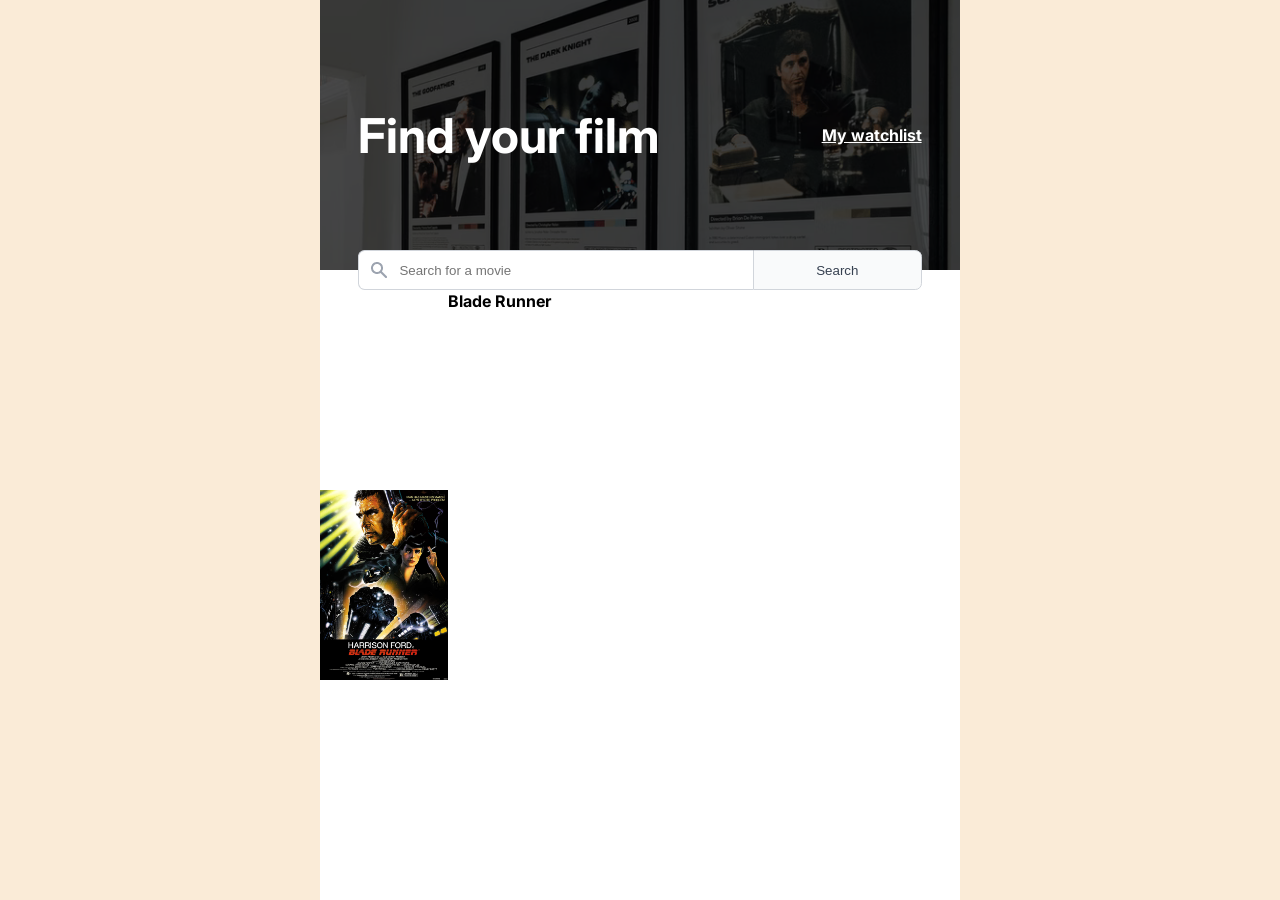
==== index.html @ 1eb0070c "Starting to add movie content" ====
<!DOCTYPE html>
<html>
    <head>
        <link rel="stylesheet" href="index.css">
        <meta charset="UTF-8">
        <meta name="viewport" content="width=device-width, initial-scale=1.0">
        <link rel="preconnect" href="https://fonts.googleapis.com">
        <link rel="preconnect" href="https://fonts.gstatic.com" crossorigin>
        <link href="https://fonts.googleapis.com/css2?family=Inter:ital,opsz,wght@0,14..32,100..900;1,14..32,100..900&display=swap" rel="stylesheet">
    </head>
    <body>
        <header class="flex container center">
            <h1>Find your film</h1>
            <a href="watchlist.html">My watchlist</a>
        </header>

        <form class="flex container">
            <input type="search" placeholder="Search for a movie">
            <button type="submit">Search</button>
        </form>

        <!-- <main class="flex container center empty">
            <img src="./images/film-icon.png">
            <h2>Start Exploring</h2>
        </main> -->

        <main class="flex container">
            <img id="movie-poster" src="./images/blade-runner-ex.png">
            <h4>Blade Runner</h4>
        </main>

        <script src="index.js"></script>
    </body>
</html>
---- index.css ----
body {
    margin: 0;
    font-family: "Inter", sans-serif ;
    background-color: antiquewhite;
}

h1 {
    font-size: 3rem;
    margin-left: 6%;
}

h2 {
    font-size: 1.3rem;
    text-align: center;
    color: #DFDDDD;
    margin-top: .5em;
}

h3 {
    color: #363636;
    font-size: 1rem;
}

h4 {

}

a {
    font-size: 1rem;
    font-weight: 700;
    margin-right: 6%;
    color: white;
}

a:hover {
    text-decoration: underline;
    cursor: pointer;
}

header {
    height: 30vh;
    background-image:  linear-gradient(rgba(0, 0, 0, 0.7), rgba(0, 0, 0, 0.7)), url(./images/header.png);
    background-size: cover;
    background-position: 0 -200px;
    color: white;
    justify-content: space-between;
}

form {
    position: relative;
    z-index: 10;
    transform: translateY(-20px);
}

input {
    margin-left: 6%;
    width: 70%;
    height: 3em;
    border: #D1D5DB 1px solid;
    border-right: none;
    border-radius: .5em 0 0 .5em;
    background-image: url(./images/search-icon.png);
    background-repeat: no-repeat;
    background-position: left .75em center;
    background-size: 1.5em;
    padding-left: 3em;
    color: #6B7280;
}

button {
    margin-right: 6%;
    width: 30%;
    height: 3em;
    border: #D1D5DB 1px solid;
    border-radius: 0 .5em .5em 0;
    background-color: #F9FAFB;
    color: #374151;
}

button:hover {
    cursor: pointer;
}

.container {
    max-width: 640px;
    margin-left: auto;
    margin-right: auto;
}

.center {
    align-items: center;
}

.flex {
    display: flex;
}

main {
    background-color: white;
    min-height: 70vh;
    margin-top: -40px;
}

.empty {
    justify-content: center;
    flex-direction: column;
}

img {
    object-fit: none;
}

main div {
    display: flex;
    align-items: center;
    gap: 0.5em;
}

#movie-poster {
    max-width: 20%;
    height: auto;
    object-fit: contain;
}
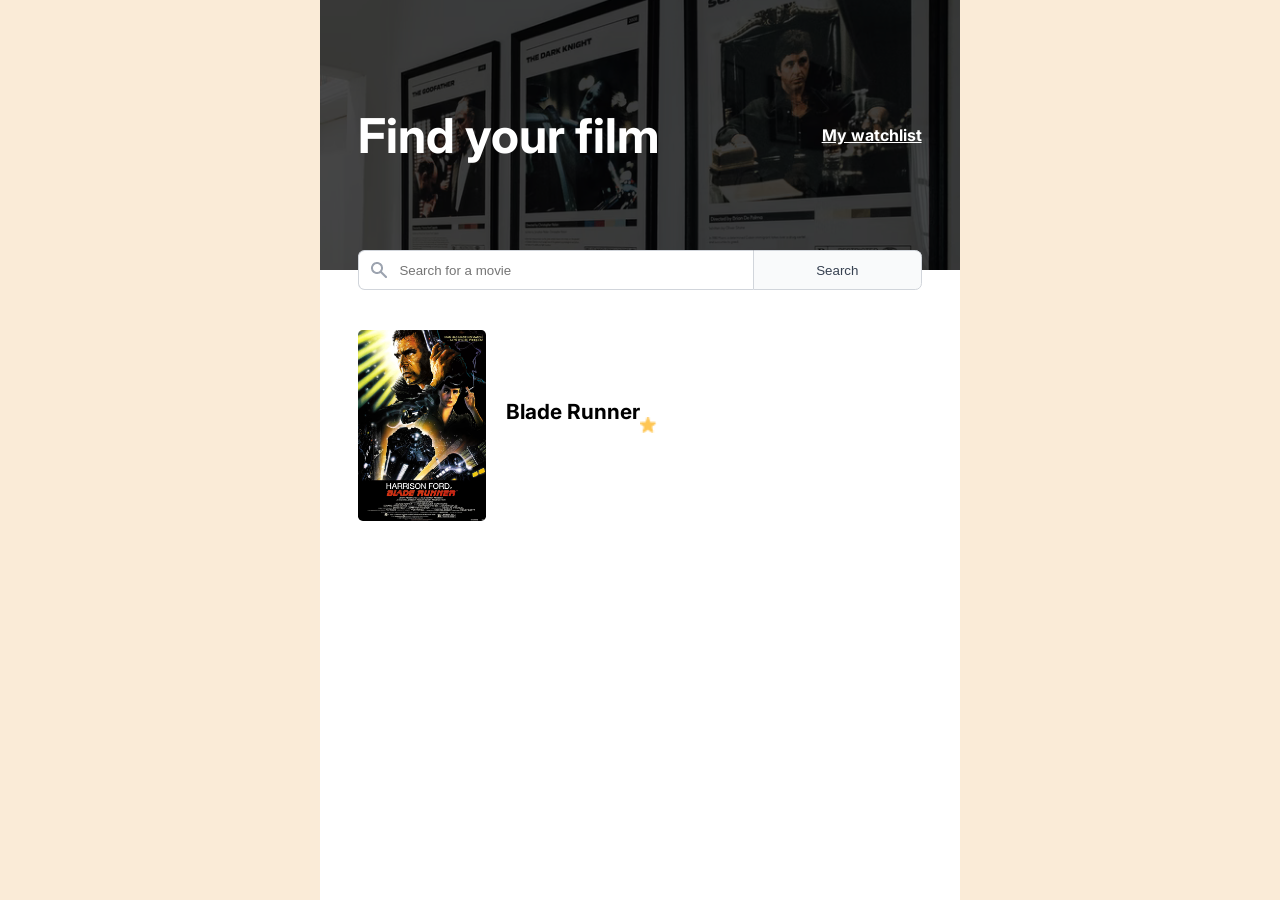
==== commit db60a18d: "More film information Adding more CSS to the film description. No JS yet." ====
--- a/index.html
+++ b/index.html
@@ -24,9 +24,14 @@
             <h2>Start Exploring</h2>
         </main> -->
 
-        <main class="flex container">
-            <img id="movie-poster" src="./images/blade-runner-ex.png">
-            <h4>Blade Runner</h4>
+        <main class="container">
+            <div class=" flex film-card">
+                <img id="movie-poster" src="./images/blade-runner-ex.png">
+                <div class="flex film-desc">
+                    <h4>Blade Runner</h4>
+                    <img class="contain" src="./images/star-rating.png">
+                </div>
+            </div>
         </main>
 
         <script src="index.js"></script>
--- a/index.css
+++ b/index.css
@@ -22,7 +22,9 @@
 }
 
 h4 {
-
+    font-size: 1.3rem;
+    color: #000000;
+    margin-top: 0;
 }
 
 a {
@@ -85,6 +87,7 @@
     max-width: 640px;
     margin-left: auto;
     margin-right: auto;
+    box-sizing: border-box;
 }
 
 .center {
@@ -99,26 +102,38 @@
     background-color: white;
     min-height: 70vh;
     margin-top: -40px;
+    padding-top: 60px;
 }
 
 .empty {
     justify-content: center;
     flex-direction: column;
-}
+}s
 
 img {
     object-fit: none;
 }
 
-main div {
-    display: flex;
+.film-card {
+
+}
+
+.film-desc {
     align-items: center;
-    gap: 0.5em;
 }
 
 #movie-poster {
     max-width: 20%;
     height: auto;
     object-fit: contain;
+    margin-left: 6%;
+    margin-right: 3%;
+    border-radius: .3em;
 }
 
+.contain {
+    width: auto;
+    height: 1em;
+}
+
+
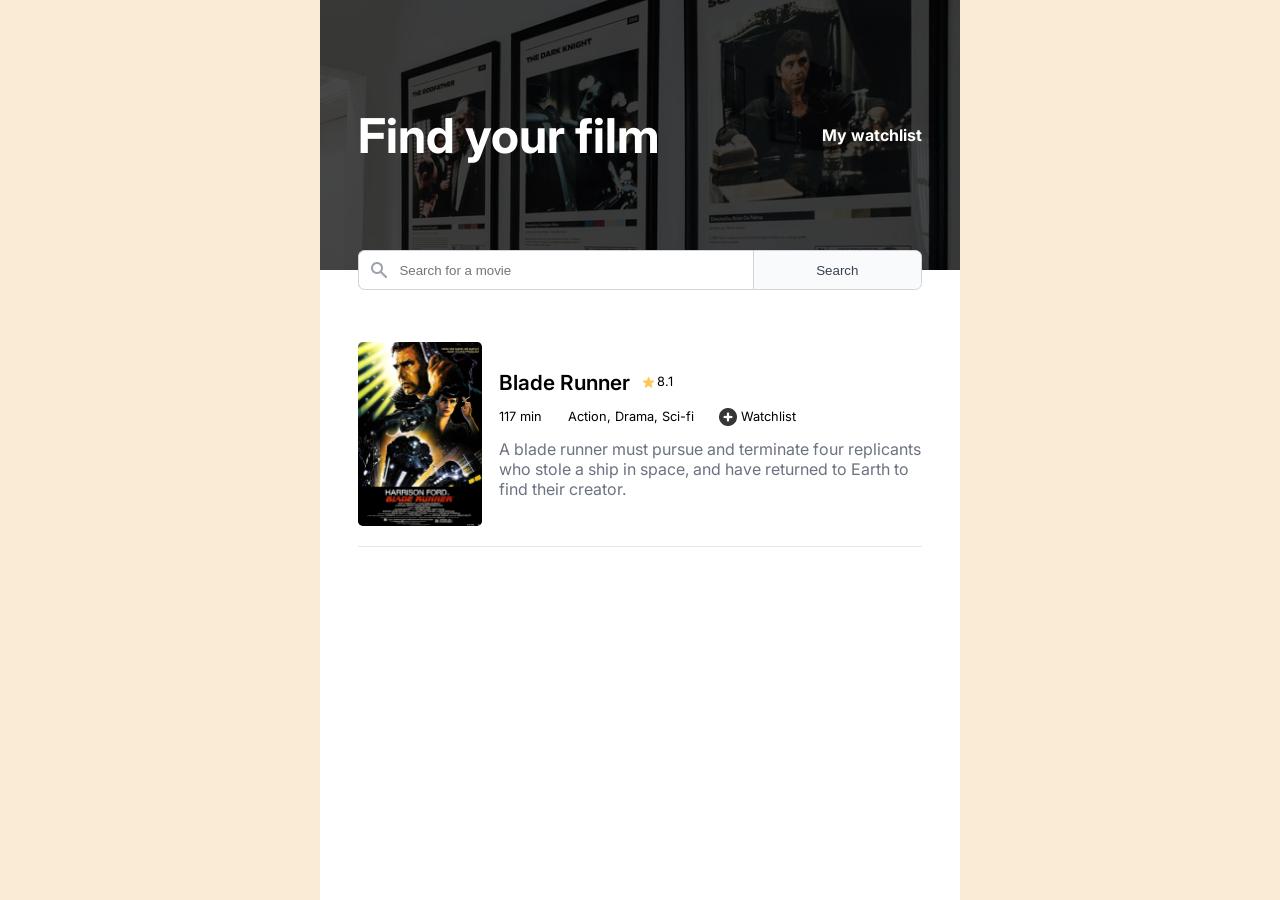
==== commit e40edc46: "Finish Movie Card Finished writing the html and CSS for an individual movie card." ====
--- a/index.html
+++ b/index.html
@@ -19,7 +19,7 @@
             <button type="submit">Search</button>
         </form>
 
-        <!-- <main class="flex container center empty">
+        <!-- <main class="flex vertical container center vertical-center">
             <img src="./images/film-icon.png">
             <h2>Start Exploring</h2>
         </main> -->
@@ -27,9 +27,23 @@
         <main class="container">
             <div class=" flex film-card">
                 <img id="movie-poster" src="./images/blade-runner-ex.png">
-                <div class="flex film-desc">
-                    <h4>Blade Runner</h4>
-                    <img class="contain" src="./images/star-rating.png">
+                <div class="flex vertical vertical-center gap">
+                    <div class="flex film-title">
+                        <h4>Blade Runner</h4>
+                        <div class="flex">
+                            <img class="contain" src="./images/star-rating.png">
+                            <p class="small-text">8.1</p>
+                        </div>
+                    </div>
+                    <div class="flex gap center">
+                        <p class="small-text">117 min</p>
+                        <p class="small-text">Action, Drama, Sci-fi</p>
+                        <div class="flex small-gap center hover">
+                            <img src="./images/add-icon.png">
+                            <p class="small-text">Watchlist</p>
+                        </div>
+                    </div>
+                    <p class="film-desc">A blade runner must pursue and terminate four replicants who stole a ship in space, and have returned to Earth to find their creator.</p>
                 </div>
             </div>
         </main>
--- a/index.css
+++ b/index.css
@@ -2,6 +2,10 @@
     margin: 0;
     font-family: "Inter", sans-serif ;
     background-color: antiquewhite;
+}
+
+h1, h2, h3, h4, p, a {
+    margin: 0;
 }
 
 h1 {
@@ -24,7 +28,13 @@
 h4 {
     font-size: 1.3rem;
     color: #000000;
-    margin-top: 0;
+    margin: 0;
+    font-weight: 600;
+}
+
+P {
+    font-size: 1rem;
+    color: #6B7280;
 }
 
 a {
@@ -32,10 +42,15 @@
     font-weight: 700;
     margin-right: 6%;
     color: white;
+    text-decoration: none;
 }
 
 a:hover {
+    cursor: pointer;
     text-decoration: underline;
+}
+
+.hover:hover {
     cursor: pointer;
 }
 
@@ -98,35 +113,42 @@
     display: flex;
 }
 
+.vertical {
+    flex-direction: column;
+}
+
 main {
     background-color: white;
     min-height: 70vh;
     margin-top: -40px;
-    padding-top: 60px;
+    padding-top: 40px;
 }
 
-.empty {
+.vertical-center {
     justify-content: center;
-    flex-direction: column;
-}s
+}
 
 img {
     object-fit: none;
 }
 
 .film-card {
-
+    border-bottom: 1.5px solid #E5E7EB;
+    margin-left: 6%;
+    margin-right: 6%;
+    padding-bottom: 3%;
+    padding-top: 5%;
 }
 
-.film-desc {
+.film-title {
     align-items: center;
+    gap: .6em;
 }
 
 #movie-poster {
-    max-width: 20%;
+    max-width: 22%;
     height: auto;
     object-fit: contain;
-    margin-left: 6%;
     margin-right: 3%;
     border-radius: .3em;
 }
@@ -136,4 +158,30 @@
     height: 1em;
 }
 
+.small-text {
+    font-size: .8rem;
+    color: #000000;
+    margin-right: 1em;
+}
 
+.rating {
+    margin-left: -.5em;
+}
+
+.gap {
+    gap: .8em;
+}
+
+.small-gap {
+    gap: .2em;
+}
+
+.film-desc {
+    display: -webkit-box;
+    -webkit-box-orient: vertical;
+    -webkit-line-clamp: 3;
+    line-clamp: 3;
+    overflow: hidden;
+}
+
+
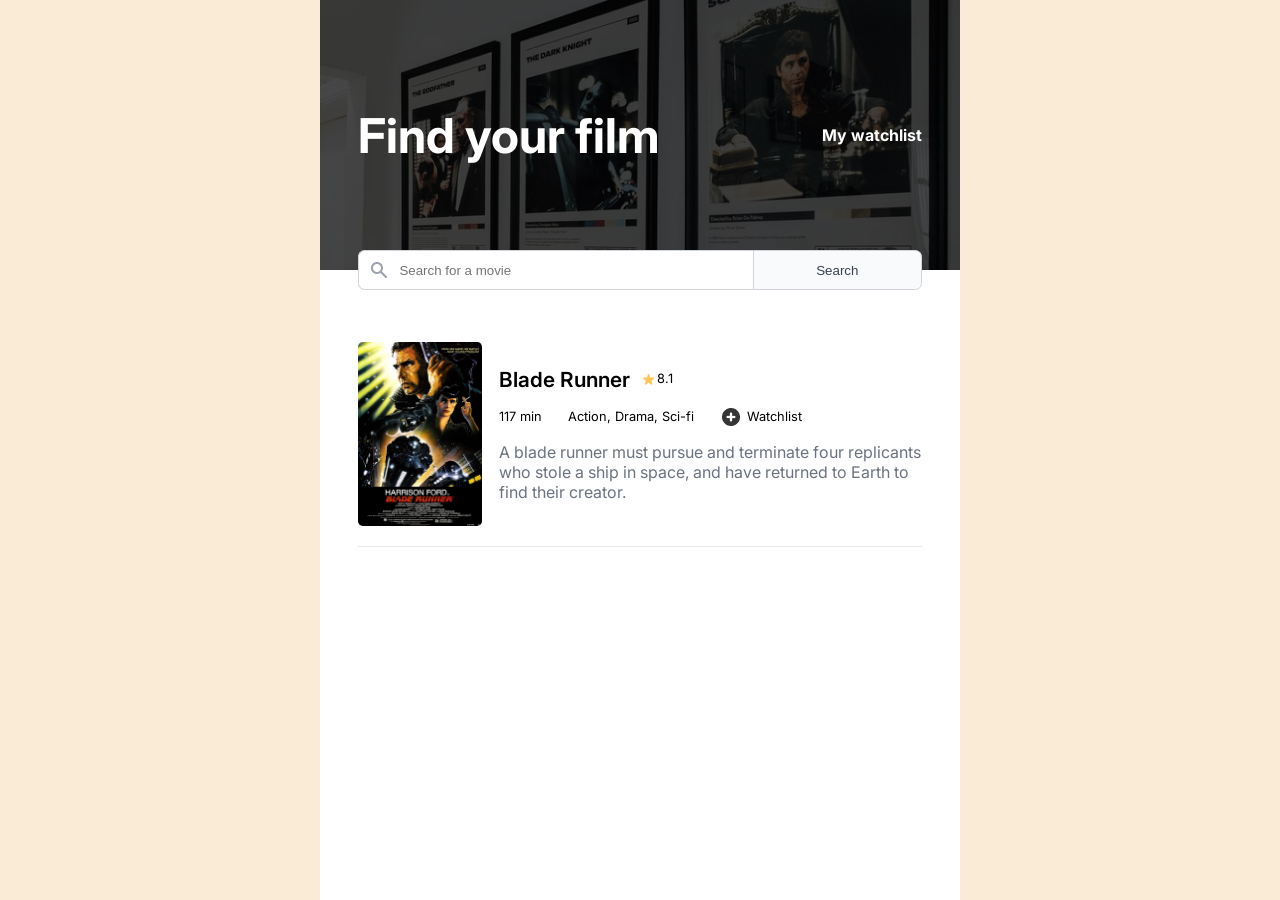
==== commit 3f822421: "JS Beginning to populate JavaScript. Fetching promise from API." ====
--- a/index.html
+++ b/index.html
@@ -15,8 +15,8 @@
         </header>
 
         <form class="flex container">
-            <input type="search" placeholder="Search for a movie">
-            <button type="submit">Search</button>
+            <input id="search-bar" type="search" placeholder="Search for a movie">
+            <button id="submit-btn" type="submit">Search</button>
         </form>
 
         <!-- <main class="flex vertical container center vertical-center">
@@ -39,7 +39,7 @@
                         <p class="small-text">117 min</p>
                         <p class="small-text">Action, Drama, Sci-fi</p>
                         <div class="flex small-gap center hover">
-                            <img src="./images/add-icon.png">
+                            <img class="watchlist" src="./images/add-icon.png">
                             <p class="small-text">Watchlist</p>
                         </div>
                     </div>
--- a/index.css
+++ b/index.css
@@ -146,8 +146,8 @@
 }
 
 #movie-poster {
-    max-width: 22%;
-    height: auto;
+    width: 22%;
+    min-height: auto;
     object-fit: contain;
     margin-right: 3%;
     border-radius: .3em;
@@ -184,4 +184,9 @@
     overflow: hidden;
 }
 
+.watchlist {
+    height: 1.5em;
+    width: auto;
+}
 
+
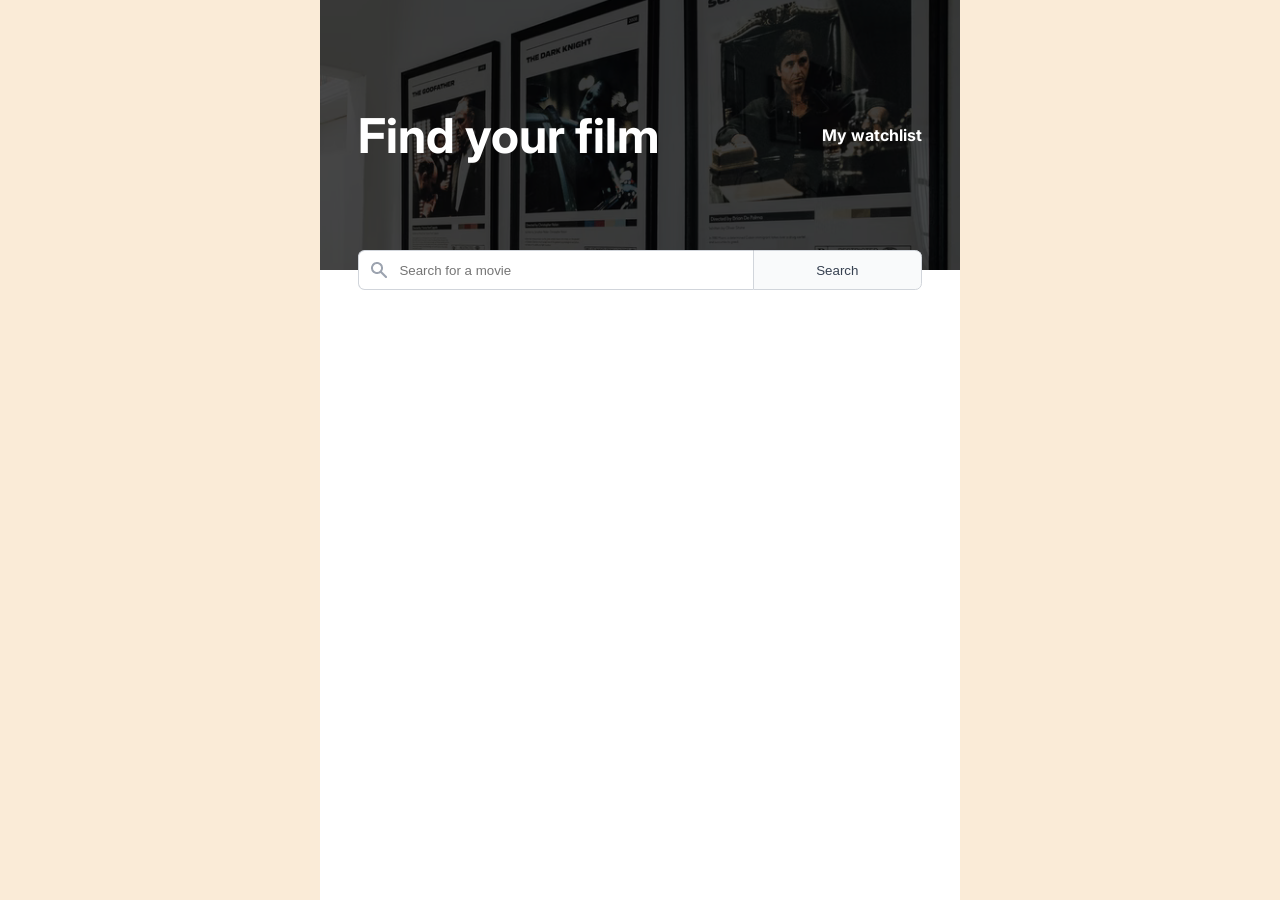
==== commit 0957df6b: "Populating necessary JavaScript" ====
--- a/index.html
+++ b/index.html
@@ -24,8 +24,8 @@
             <h2>Start Exploring</h2>
         </main> -->
 
-        <main class="container">
-            <div class=" flex film-card">
+        <main id="film-display-area" class="container">
+            <!-- <div class=" flex film-card">
                 <img id="movie-poster" src="./images/blade-runner-ex.png">
                 <div class="flex vertical vertical-center gap">
                     <div class="flex film-title">
@@ -45,7 +45,7 @@
                     </div>
                     <p class="film-desc">A blade runner must pursue and terminate four replicants who stole a ship in space, and have returned to Earth to find their creator.</p>
                 </div>
-            </div>
+            </div> -->
         </main>
 
         <script src="index.js"></script>
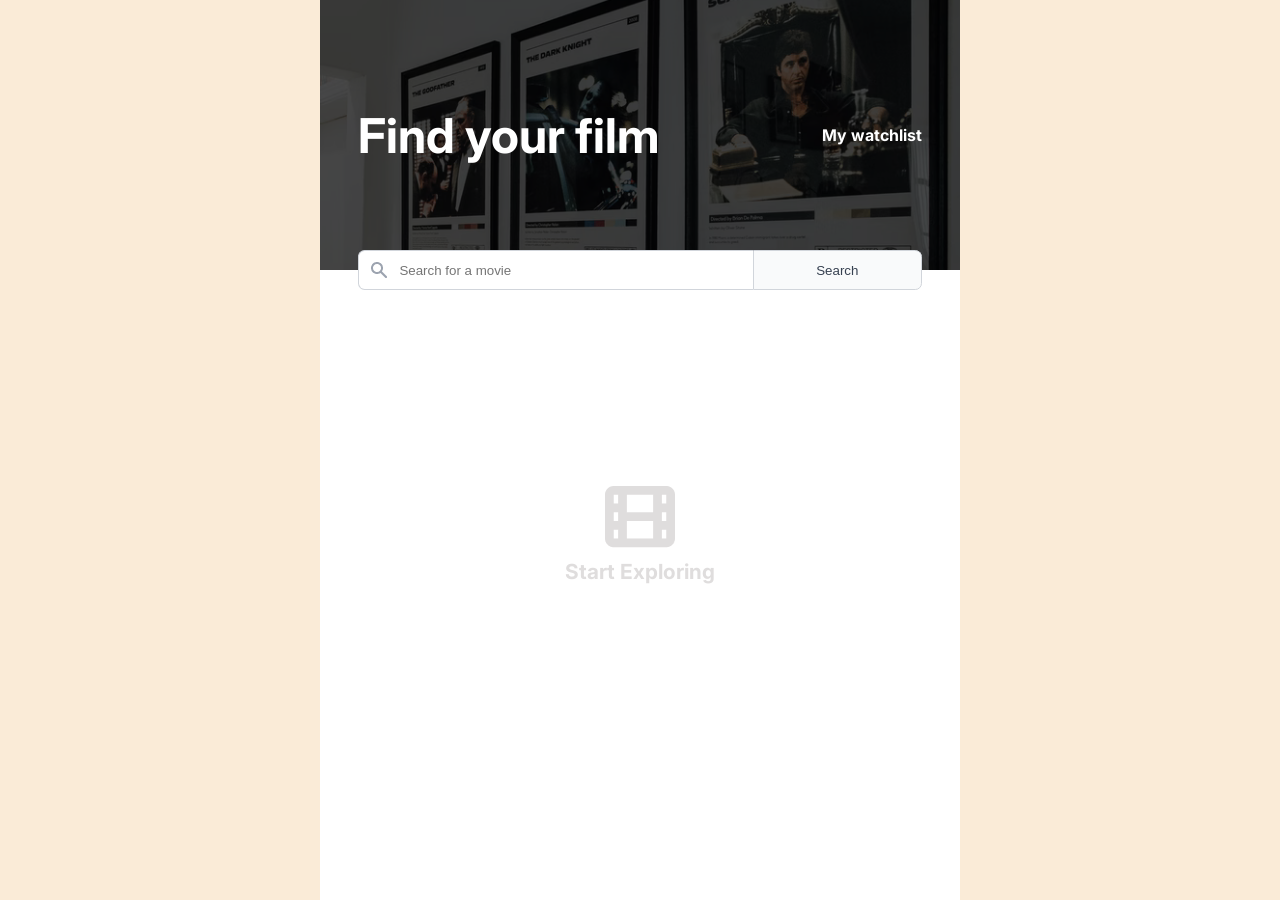
==== commit cf2ddbfa: "add module" ====
--- a/index.html
+++ b/index.html
@@ -19,35 +19,9 @@
             <button id="submit-btn" type="submit">Search</button>
         </form>
 
-        <!-- <main class="flex vertical container center vertical-center">
-            <img src="./images/film-icon.png">
-            <h2>Start Exploring</h2>
-        </main> -->
-
         <main id="film-display-area" class="container">
-            <!-- <div class=" flex film-card">
-                <img id="movie-poster" src="./images/blade-runner-ex.png">
-                <div class="flex vertical vertical-center gap">
-                    <div class="flex film-title">
-                        <h4>Blade Runner</h4>
-                        <div class="flex">
-                            <img class="contain" src="./images/star-rating.png">
-                            <p class="small-text">8.1</p>
-                        </div>
-                    </div>
-                    <div class="flex gap center">
-                        <p class="small-text">117 min</p>
-                        <p class="small-text">Action, Drama, Sci-fi</p>
-                        <div class="flex small-gap center hover">
-                            <img class="watchlist" src="./images/add-icon.png">
-                            <p class="small-text">Watchlist</p>
-                        </div>
-                    </div>
-                    <p class="film-desc">A blade runner must pursue and terminate four replicants who stole a ship in space, and have returned to Earth to find their creator.</p>
-                </div>
-            </div> -->
         </main>
 
-        <script src="index.js"></script>
+        <script type="module" src="index.js"></script>
     </body>
 </html>
--- a/index.css
+++ b/index.css
@@ -189,4 +189,10 @@
     width: auto;
 }
 
+.flex.vertical.center {
+    justify-content: center; 
+    min-height: 50vh;      
+}
 
+
+
